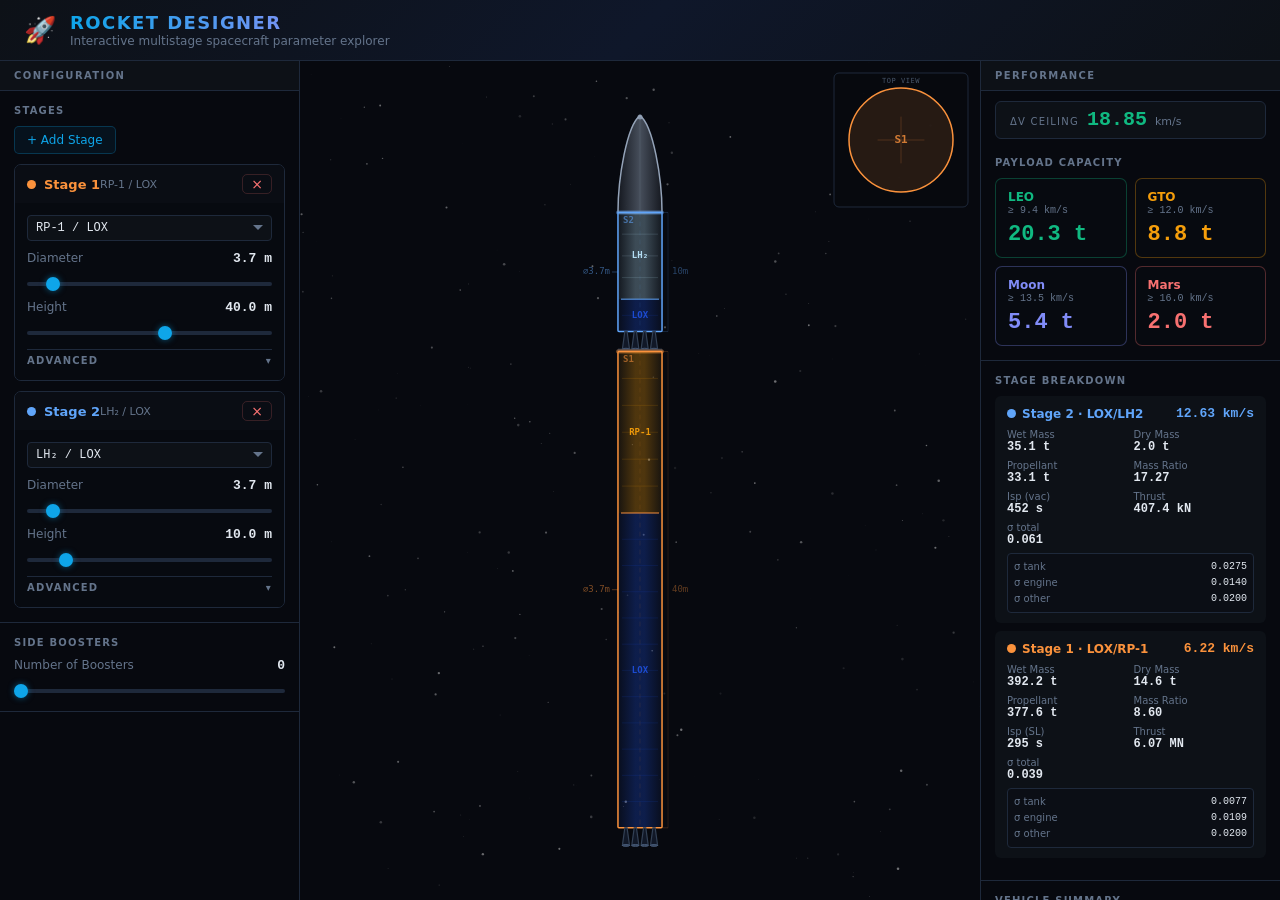
==== index.html @ 63334b66 "Initial commit" ====
<!DOCTYPE html>
<html lang="en">
<head>
  <meta charset="UTF-8">
  <meta name="viewport" content="width=device-width, initial-scale=1.0">
  <title>Rocket Designer</title>
  <link rel="stylesheet" href="style.css">
</head>
<body>

<header>
  <div class="logo">🚀</div>
  <div>
    <h1>ROCKET DESIGNER</h1>
    <p>Interactive multistage spacecraft parameter explorer</p>
  </div>
</header>

<div class="app">

  <!-- LEFT: Configuration -->
  <div class="panel">
    <div class="panel-header">Configuration</div>
    <div class="panel-scroll">
      <div class="section">
        <div class="section-label">Stages</div>
        <div class="stage-buttons">
          <button class="btn btn-add" id="btn-add">+ Add Stage</button>
        </div>
        <div id="stage-cards"></div>
      </div>
      <div class="section" id="booster-section"></div>
    </div>
  </div>

  <!-- CENTER: Diagram -->
  <div class="diagram-panel">
    <canvas id="stars"></canvas>
    <svg id="rocket-svg"></svg>
    <div class="scale-bar" id="scale-bar"></div>
  </div>

  <!-- RIGHT: Performance -->
  <div class="panel">
    <div class="panel-header">Performance</div>
    <div class="panel-scroll">
      <div class="total-box">
        <div class="total-label">ΔV Ceiling</div>
        <div class="total-val" id="total-dv">—</div>
        <div class="total-unit">km/s</div>
      </div>
      <div class="section">
        <div class="section-label">Payload Capacity</div>
        <div id="mission-bars"></div>
      </div>
      <div class="section">
        <div class="section-label">Stage Breakdown</div>
        <div id="stage-results"></div>
      </div>
      <div class="section">
        <div class="section-label">Vehicle Summary</div>
        <div class="summary-grid" id="vehicle-summary"></div>
      </div>
    </div>
  </div>

</div>

<script type="module" src="js/main.js"></script>
</body>
</html>
---- style.css ----
*, *::before, *::after { box-sizing: border-box; margin: 0; padding: 0; }

:root {
  --bg:       #07090f;
  --surface:  #0d1117;
  --surface2: #111827;
  --border:   #1e293b;
  --accent:   #0ea5e9;
  --text:     #e2e8f0;
  --muted:    #64748b;
  --mono:     'Courier New', Courier, monospace;
}

html, body { height: 100%; overflow: hidden; }

body {
  background: var(--bg);
  color: var(--text);
  font-family: 'Segoe UI', system-ui, sans-serif;
  display: flex;
  flex-direction: column;
}

/* ── Header ── */
header {
  flex-shrink: 0;
  display: flex;
  align-items: center;
  gap: 14px;
  padding: 12px 24px;
  background: linear-gradient(135deg, #0d1117, #0f172a, #0d1117);
  border-bottom: 1px solid var(--border);
}
.logo { font-size: 26px; line-height: 1; }
header h1 {
  font-size: 18px;
  font-weight: 800;
  letter-spacing: .08em;
  background: linear-gradient(90deg, #0ea5e9, #a78bfa);
  -webkit-background-clip: text;
  -webkit-text-fill-color: transparent;
}
header p { font-size: 12px; color: var(--muted); margin-top: 1px; }

/* ── Three-column layout ── */
.app {
  flex: 1;
  display: grid;
  grid-template-columns: 300px 1fr 300px;
  min-height: 0;
}

.panel {
  display: flex;
  flex-direction: column;
  border-right: 1px solid var(--border);
  min-height: 0;
}
.panel:last-child { border-right: none; border-left: 1px solid var(--border); }

.panel-header {
  flex-shrink: 0;
  padding: 9px 14px;
  background: var(--surface);
  border-bottom: 1px solid var(--border);
  font-size: 10px;
  font-weight: 700;
  letter-spacing: .14em;
  text-transform: uppercase;
  color: var(--muted);
}

.panel-scroll {
  flex: 1;
  overflow-y: auto;
  overflow-x: hidden;
}

/* ── Diagram panel ── */
.diagram-panel {
  display: flex;
  flex-direction: column;
  align-items: center;
  justify-content: center;
  position: relative;
  background: var(--bg);
  overflow: hidden;
}

#stars { position: absolute; inset: 0; opacity: .5; pointer-events: none; }
#rocket-svg { position: relative; z-index: 1; }

.scale-bar {
  position: absolute;
  bottom: 10px;
  left: 50%;
  transform: translateX(-50%);
  font-size: 10px;
  color: var(--muted);
  font-family: var(--mono);
  z-index: 2;
}

/* ── Sliders ── */
input[type="range"] {
  width: 100%;
  -webkit-appearance: none;
  height: 4px;
  background: var(--border);
  border-radius: 2px;
  outline: none;
  cursor: pointer;
}
input[type="range"]::-webkit-slider-thumb {
  -webkit-appearance: none;
  width: 14px; height: 14px;
  background: var(--accent);
  border-radius: 50%;
  box-shadow: 0 0 6px #0ea5e980;
}
input[type="range"]::-moz-range-thumb {
  width: 14px; height: 14px;
  background: var(--accent);
  border-radius: 50%;
  border: none;
}

/* ── Config panel ── */
.section {
  padding: 14px;
  border-bottom: 1px solid var(--border);
}
.section-label {
  font-size: 10px;
  font-weight: 700;
  letter-spacing: .12em;
  text-transform: uppercase;
  color: var(--muted);
  margin-bottom: 10px;
}
.row { margin-bottom: 10px; }
.row:last-child { margin-bottom: 0; }
.row-label {
  display: flex;
  justify-content: space-between;
  font-size: 12px;
  color: var(--muted);
  margin-bottom: 5px;
}
.row-label .val {
  color: var(--text);
  font-family: var(--mono);
  font-size: 13px;
  font-weight: 600;
}

/* ── Stage cards ── */
.stage-buttons { display: flex; gap: 8px; margin-bottom: 10px; }

.btn-remove-stage {
  margin-left: auto;
  padding: 2px 8px !important;
  font-size: 14px !important;
  line-height: 1;
  color: #f87171 !important;
  border-color: #f8717130 !important;
  background: transparent !important;
}
.btn-remove-stage:hover { background: #f8717115 !important; border-color: #f87171 !important; }
.btn-remove-stage:disabled { opacity: .2 !important; pointer-events: none; }

.btn-adv-toggle {
  width: 100%;
  display: flex;
  align-items: center;
  justify-content: space-between;
  padding: 5px 0 2px;
  margin-top: 8px;
  background: none;
  border: none;
  border-top: 1px solid var(--border);
  color: var(--muted);
  font-size: 10px;
  font-weight: 700;
  letter-spacing: .12em;
  text-transform: uppercase;
  cursor: pointer;
  font-family: inherit;
  transition: color .15s;
}
.btn-adv-toggle:hover { color: var(--accent); }
.card-adv { padding-top: 6px; }


.btn {
  padding: 6px 12px;
  border-radius: 5px;
  border: 1px solid var(--border);
  background: var(--surface);
  color: var(--text);
  font-size: 12px;
  font-family: inherit;
  cursor: pointer;
  transition: all .15s;
}
.btn:hover { background: var(--surface2); border-color: var(--accent); }
.btn-add  { color: #0ea5e9; border-color: #0ea5e940; background: #0ea5e910; }
.btn-add:hover  { background: #0ea5e920; border-color: #0ea5e9; }
.btn-rem  { color: #f87171; border-color: #f8717140; background: #f8717110; }
.btn-rem:hover  { background: #f8717120; border-color: #f87171; }
.btn:disabled { opacity: .35; cursor: not-allowed; pointer-events: none; }

.stage-card {
  border: 1px solid var(--border);
  border-radius: 7px;
  overflow: hidden;
  margin-bottom: 10px;
  transition: border-color .2s;
}
.stage-card:last-child { margin-bottom: 0; }
.stage-card:hover { border-color: #2a3f5f; }

.card-head {
  display: flex;
  align-items: center;
  justify-content: space-between;
  padding: 9px 12px;
  background: #0a0d14;
}
.card-badge { display: flex; align-items: center; gap: 8px; }
.dot { width: 9px; height: 9px; border-radius: 50%; flex-shrink: 0; }
.card-title { font-size: 13px; font-weight: 700; }
.card-sub   { font-size: 11px; color: var(--muted); }

.card-body { padding: 12px; background: #070a10; }

.prop-select {
  width: 100%;
  padding: 5px 28px 5px 8px;
  margin-bottom: 10px;
  background: var(--surface);
  border: 1px solid var(--border);
  border-radius: 4px;
  color: var(--text);
  font-size: 12px;
  font-family: var(--mono);
  cursor: pointer;
  outline: none;
  appearance: none;
  -webkit-appearance: none;
  background-image: url("data:image/svg+xml,%3Csvg xmlns='http://www.w3.org/2000/svg' width='10' height='10' viewBox='0 0 10 10'%3E%3Cpath fill='%2364748b' d='M5 7L0 2h10z'/%3E%3C/svg%3E");
  background-repeat: no-repeat;
  background-position: right 8px center;
  transition: border-color .15s;
}
.prop-select:focus { border-color: var(--accent); }
.prop-select option { background: #0d1117; }

/* ── Results panel ── */
.total-box {
  margin: 10px 14px 4px;
  padding: 8px 14px;
  background: var(--surface);
  border-radius: 6px;
  display: flex;
  align-items: baseline;
  gap: 8px;
  border: 1px solid var(--border);
}
.total-label { font-size: 10px; letter-spacing: .12em; text-transform: uppercase; color: var(--muted); flex-shrink: 0; }
.total-val   { font-size: 20px; font-weight: 800; font-family: var(--mono); line-height: 1; }
.total-unit  { font-size: 11px; color: var(--muted); }

.mp-grid { display: grid; grid-template-columns: 1fr 1fr; gap: 8px; }
.mp-card {
  background: #070a10;
  border: 1px solid var(--border);
  border-radius: 7px;
  padding: 11px 12px;
  transition: border-color .2s;
}
.mp-name { font-size: 12px; font-weight: 700; margin-bottom: 1px; }
.mp-req  { font-size: 10px; color: var(--muted); font-family: var(--mono); margin-bottom: 8px; }
.mp-mass { font-size: 22px; font-weight: 800; font-family: var(--mono); line-height: 1; }

.stage-result {
  background: var(--surface);
  border-radius: 6px;
  padding: 10px 12px;
  margin-bottom: 8px;
}
.sr-head { display: flex; align-items: center; gap: 6px; margin-bottom: 8px; }
.sr-name { font-size: 12px; font-weight: 700; }
.sr-dv   { margin-left: auto; font-family: var(--mono); font-size: 13px; font-weight: 700; }

.stat-grid { display: grid; grid-template-columns: 1fr 1fr; gap: 6px; }
.stat-item .sl { font-size: 10px; color: var(--muted); }
.stat-item .sv { font-size: 12px; font-family: var(--mono); font-weight: 600; }

.summary-grid { display: grid; grid-template-columns: 1fr 1fr; gap: 8px; }
.sum-item {
  background: var(--surface);
  border-radius: 6px;
  padding: 10px;
}
.sum-item .sl { font-size: 10px; color: var(--muted); margin-bottom: 3px; }
.sum-item .sv { font-size: 16px; font-family: var(--mono); font-weight: 700; }

/* ── Sigma breakdown ── */
.sigma-breakdown {
  margin-top: 5px;
  padding: 5px 6px;
  background: #0a0d1480;
  border-radius: 4px;
  border: 1px solid var(--border);
}
.sigma-breakdown.muted {
  font-size: 10px;
  color: var(--muted);
  font-style: italic;
}
.sigma-breakdown-result {
  margin-top: 6px;
}
.sb-row {
  display: flex;
  justify-content: space-between;
  font-size: 10px;
  color: var(--muted);
  line-height: 1.6;
}
.sb-row .sv {
  font-family: var(--mono);
  color: var(--text);
  font-size: 10px;
}

/* Scrollbar */
::-webkit-scrollbar { width: 5px; }
::-webkit-scrollbar-track { background: transparent; }
::-webkit-scrollbar-thumb { background: var(--border); border-radius: 3px; }
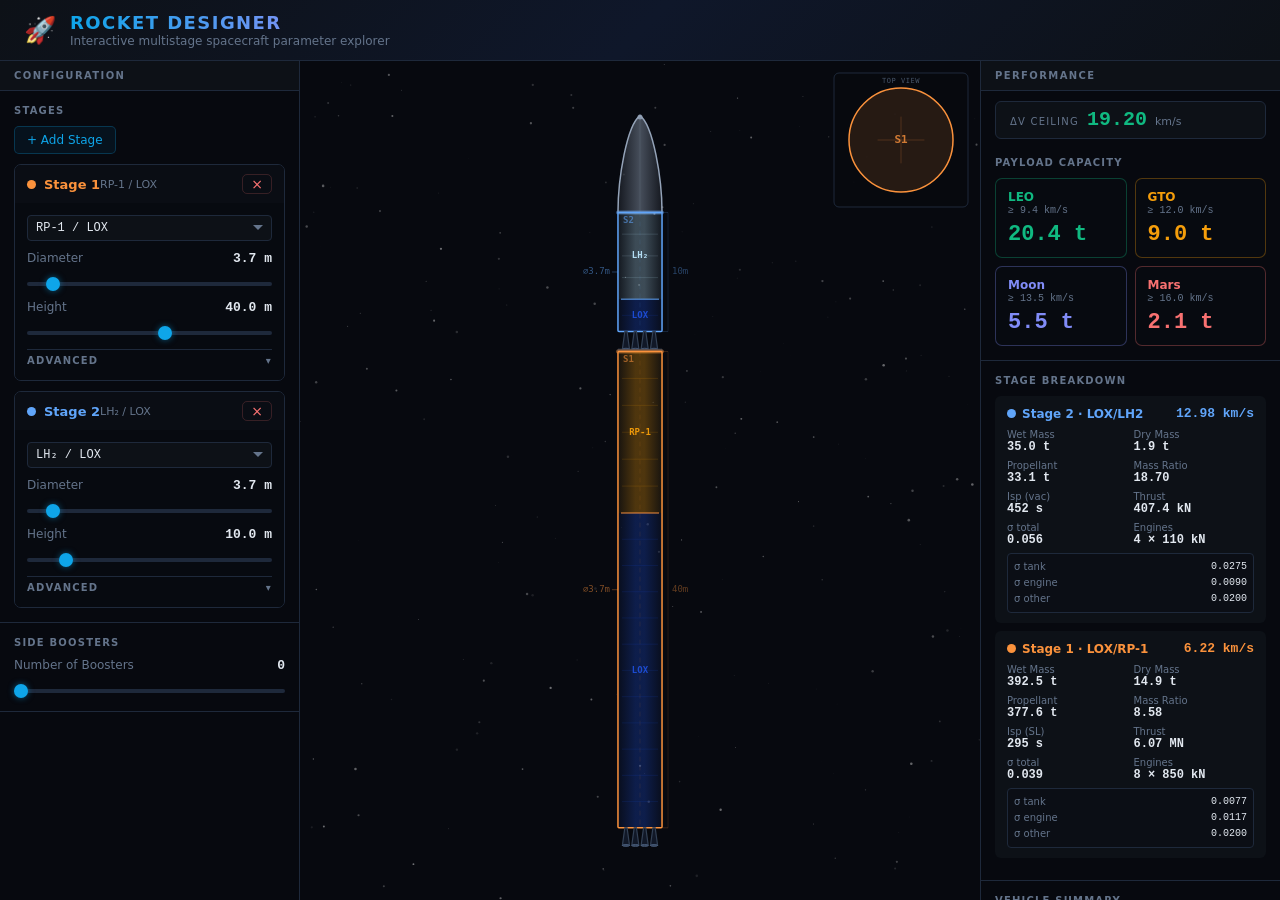
==== commit d3179f50: "Add claude's additional logic" ====
--- a/index.html
+++ b/index.html
@@ -61,6 +61,10 @@
         <div class="section-label">Vehicle Summary</div>
         <div class="summary-grid" id="vehicle-summary"></div>
       </div>
+      <div class="section">
+        <div class="section-label">Cost Estimate</div>
+        <div id="cost-section"></div>
+      </div>
     </div>
   </div>
 
--- a/style.css
+++ b/style.css
@@ -306,6 +306,37 @@
 .sum-item .sl { font-size: 10px; color: var(--muted); margin-bottom: 3px; }
 .sum-item .sv { font-size: 16px; font-family: var(--mono); font-weight: 700; }
 
+/* ── Cost section ── */
+.cost-totals {
+  display: grid;
+  grid-template-columns: 1fr 1fr;
+  gap: 8px;
+  margin-bottom: 12px;
+}
+.cost-total-item {
+  background: var(--surface);
+  border: 1px solid var(--border);
+  border-radius: 6px;
+  padding: 8px 10px;
+}
+.cost-breakdown { display: flex; flex-direction: column; gap: 6px; }
+.cb-row {
+  display: grid;
+  grid-template-columns: 56px 1fr 52px;
+  align-items: center;
+  gap: 6px;
+  font-size: 11px;
+}
+.cb-label { color: var(--muted); }
+.cb-bar-wrap {
+  height: 5px;
+  background: var(--border);
+  border-radius: 3px;
+  overflow: hidden;
+}
+.cb-bar { height: 100%; border-radius: 3px; transition: width .3s; }
+.cb-val { font-family: var(--mono); font-size: 11px; text-align: right; }
+
 /* ── Sigma breakdown ── */
 .sigma-breakdown {
   margin-top: 5px;
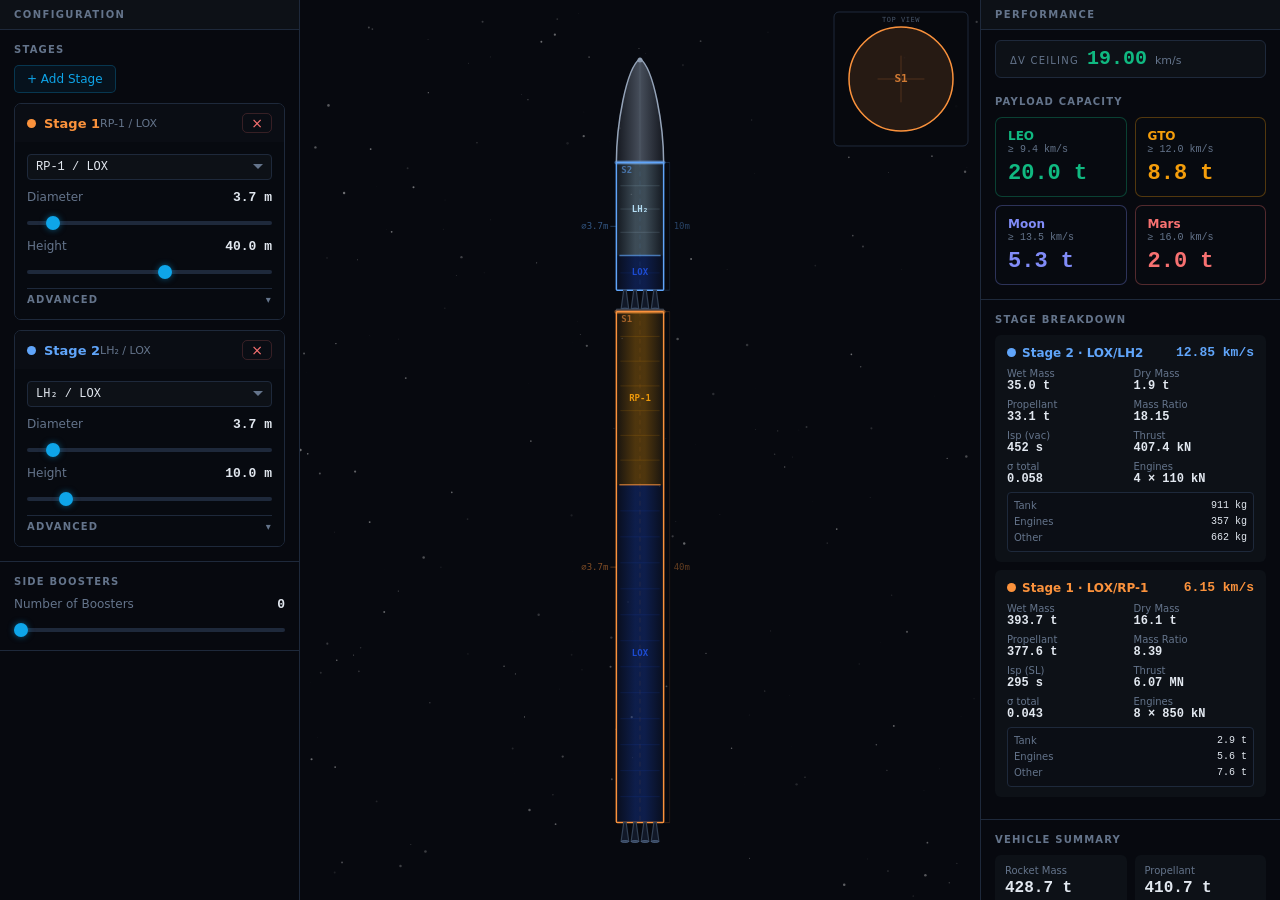
==== commit aad5d54e: "change logic to penalise multiple engines" ====
--- a/index.html
+++ b/index.html
@@ -7,14 +7,6 @@
   <link rel="stylesheet" href="style.css">
 </head>
 <body>
-
-<header>
-  <div class="logo">🚀</div>
-  <div>
-    <h1>ROCKET DESIGNER</h1>
-    <p>Interactive multistage spacecraft parameter explorer</p>
-  </div>
-</header>
 
 <div class="app">
 
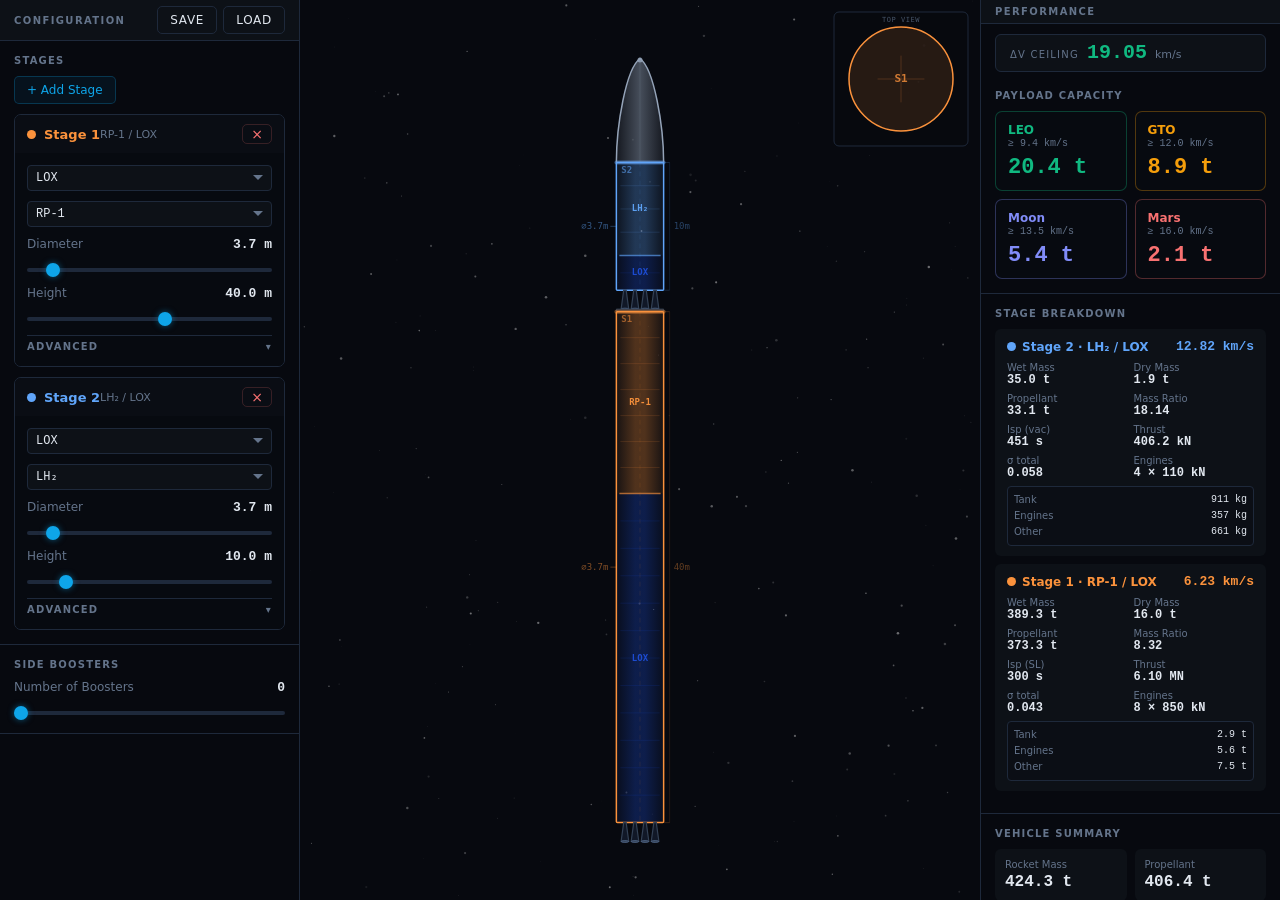
==== commit b11068d7: "add save/load to json" ====
--- a/index.html
+++ b/index.html
@@ -12,7 +12,14 @@
 
   <!-- LEFT: Configuration -->
   <div class="panel">
-    <div class="panel-header">Configuration</div>
+    <div class="panel-header">
+      Configuration
+      <div class="header-actions">
+        <button class="btn btn-io" id="btn-save" title="Save configuration to JSON">Save</button>
+        <button class="btn btn-io" id="btn-load" title="Load configuration from JSON">Load</button>
+        <input type="file" id="file-input" accept=".json" style="display:none">
+      </div>
+    </div>
     <div class="panel-scroll">
       <div class="section">
         <div class="section-label">Stages</div>
--- a/style.css
+++ b/style.css
@@ -60,7 +60,7 @@
 
 .panel-header {
   flex-shrink: 0;
-  padding: 9px 14px;
+  padding: 6px 14px;
   background: var(--surface);
   border-bottom: 1px solid var(--border);
   font-size: 10px;
@@ -68,7 +68,21 @@
   letter-spacing: .14em;
   text-transform: uppercase;
   color: var(--muted);
-}
+  display: flex;
+  align-items: center;
+  justify-content: space-between;
+}
+.header-actions { display: flex; gap: 6px; }
+.btn-io {
+  font-size: 10px;
+  padding: 3px 9px;
+  color: var(--muted);
+  border-color: var(--border);
+  background: transparent;
+  letter-spacing: .06em;
+  text-transform: uppercase;
+}
+.btn-io:hover { color: var(--accent); border-color: var(--accent); background: transparent; }
 
 .panel-scroll {
   flex: 1;
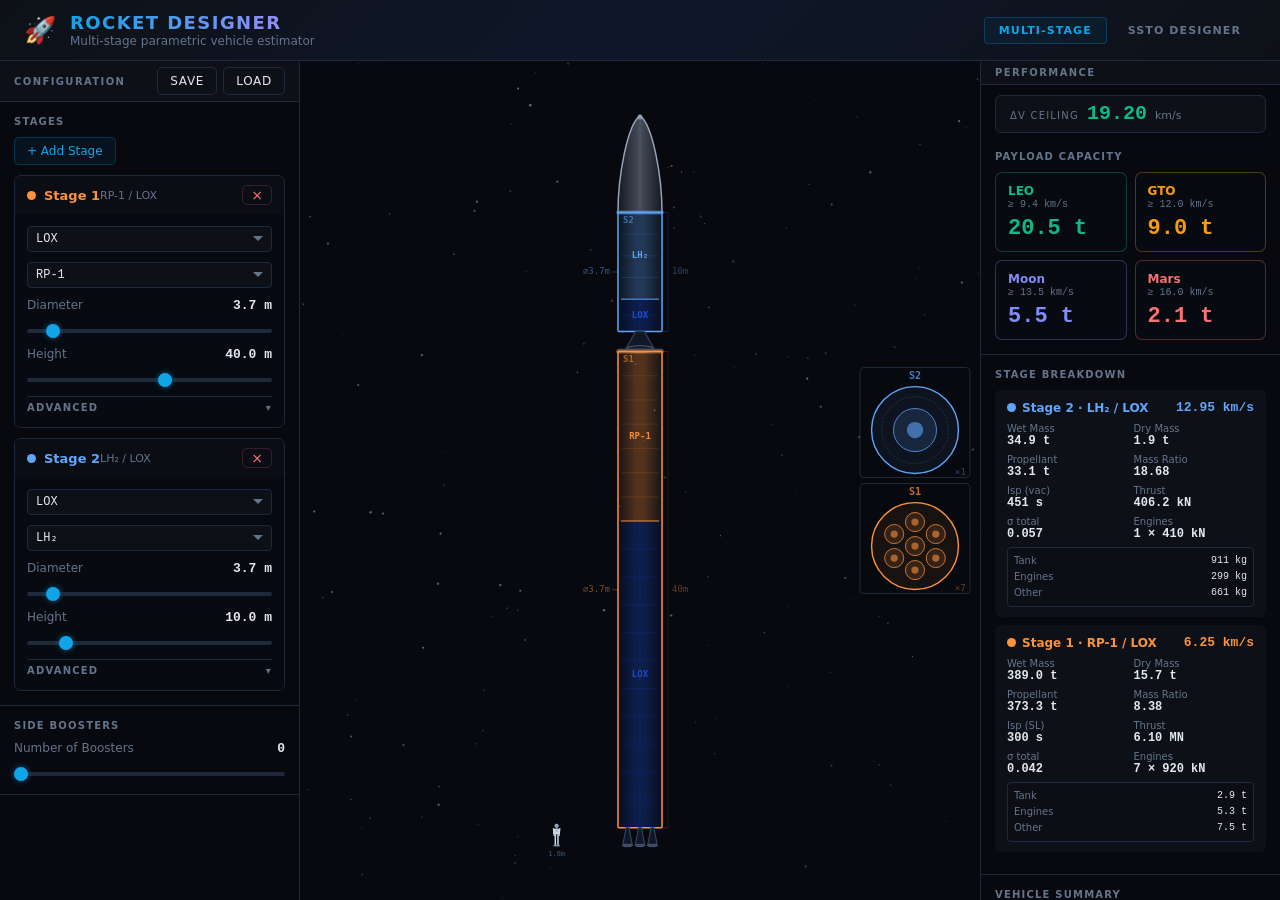
==== commit a9446069: "add ssto mode" ====
--- a/index.html
+++ b/index.html
@@ -7,6 +7,18 @@
   <link rel="stylesheet" href="style.css">
 </head>
 <body>
+
+<header>
+  <span class="logo">🚀</span>
+  <div>
+    <h1>ROCKET DESIGNER</h1>
+    <p>Multi-stage parametric vehicle estimator</p>
+  </div>
+  <nav class="nav-links">
+    <a class="nav-link active" href="index.html">Multi-Stage</a>
+    <a class="nav-link" href="ssto.html">SSTO Designer</a>
+  </nav>
+</header>
 
 <div class="app">
 
--- a/style.css
+++ b/style.css
@@ -41,6 +41,22 @@
   -webkit-text-fill-color: transparent;
 }
 header p { font-size: 12px; color: var(--muted); margin-top: 1px; }
+
+.nav-links { display: flex; gap: 6px; margin-left: auto; }
+.nav-link {
+  padding: 6px 14px;
+  border-radius: 4px;
+  font-size: 11px;
+  font-weight: 700;
+  letter-spacing: .1em;
+  text-transform: uppercase;
+  color: var(--muted);
+  text-decoration: none;
+  border: 1px solid transparent;
+  transition: all .15s;
+}
+.nav-link:hover { color: var(--text); border-color: var(--border); background: var(--surface2); }
+.nav-link.active { color: var(--accent); border-color: #0ea5e940; background: #0ea5e910; }
 
 /* ── Three-column layout ── */
 .app {
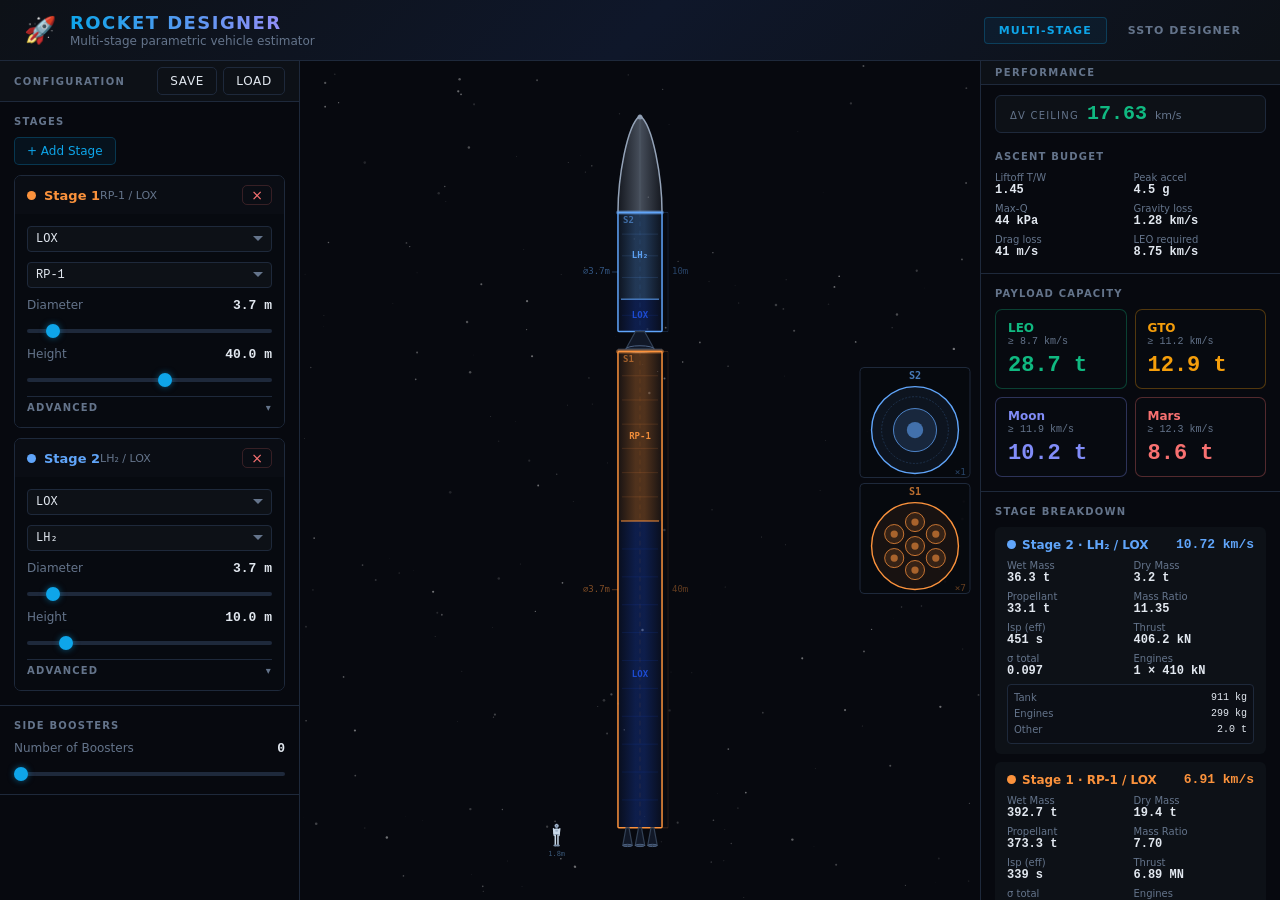
==== commit db5048f0: "Make ascent losses depend on the design instead of a flat constant Mission budgets were fixed consta" ====
--- a/index.html
+++ b/index.html
@@ -61,6 +61,10 @@
         <div class="total-unit">km/s</div>
       </div>
       <div class="section">
+        <div class="section-label">Ascent Budget</div>
+        <div id="loss-budget"></div>
+      </div>
+      <div class="section">
         <div class="section-label">Payload Capacity</div>
         <div id="mission-bars"></div>
       </div>
--- a/style.css
+++ b/style.css
@@ -313,6 +313,18 @@
 .mp-req  { font-size: 10px; color: var(--muted); font-family: var(--mono); margin-bottom: 8px; }
 .mp-mass { font-size: 22px; font-weight: 800; font-family: var(--mono); line-height: 1; }
 
+.loss-warn {
+  margin-top: 10px;
+  padding: 8px 10px;
+  border: 1px solid #f59e0b55;
+  border-left: 3px solid #f59e0b;
+  border-radius: 4px;
+  background: #f59e0b0d;
+  font-size: 11px;
+  line-height: 1.45;
+  color: #f5b74e;
+}
+
 .stage-result {
   background: var(--surface);
   border-radius: 6px;
